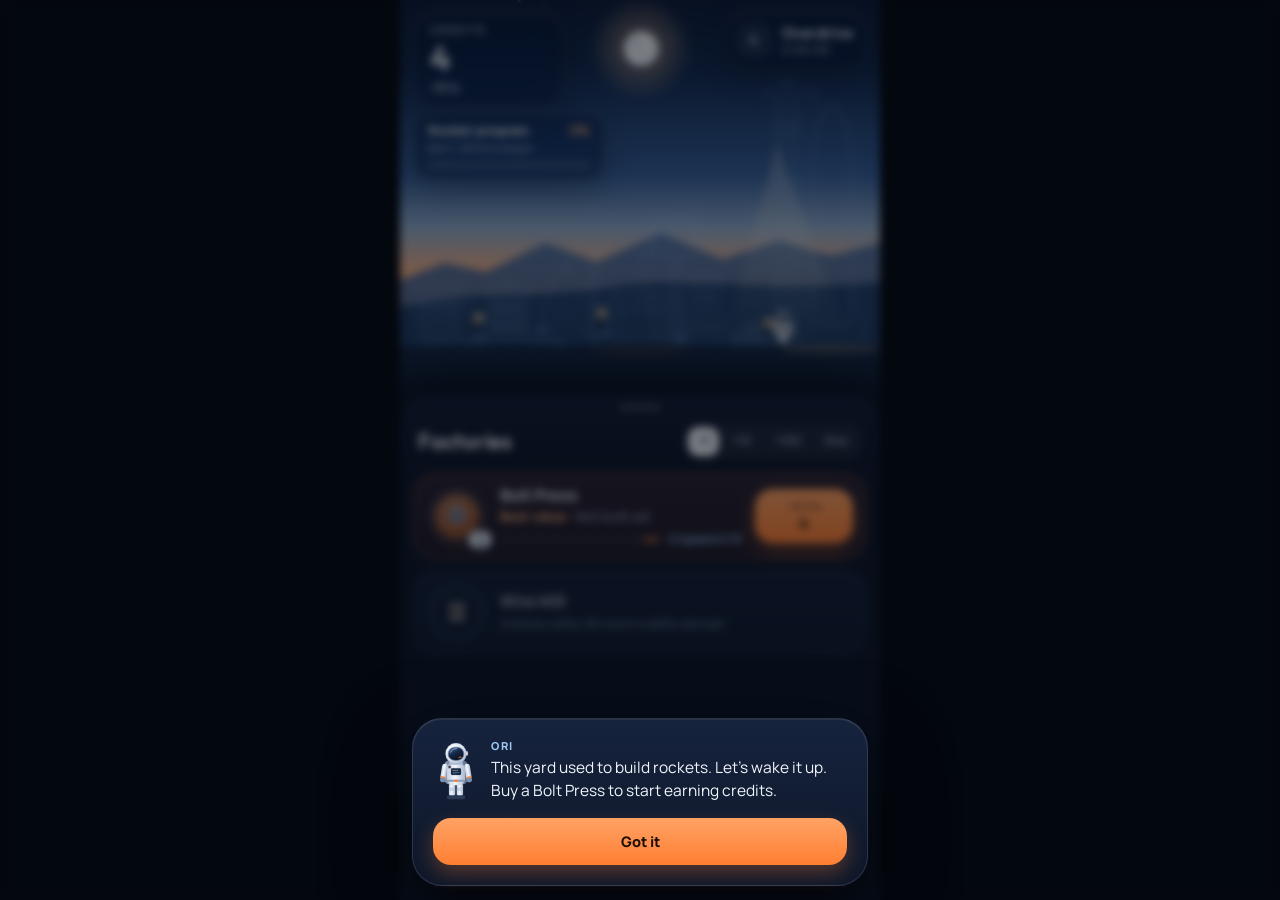
==== index.html @ b2e090a7 "Starwright build 0.7: installable idle game Six eras plus endless mode, the Diorama UI with the live" ====
<!doctype html>
<html lang="en">
<head>
<meta charset="utf-8">
<meta name="viewport" content="width=device-width, initial-scale=1, viewport-fit=cover, user-scalable=no">
<meta name="theme-color" content="#0a1222">
<meta name="apple-mobile-web-app-capable" content="yes">
<meta name="mobile-web-app-capable" content="yes">
<meta name="apple-mobile-web-app-status-bar-style" content="black-translucent">
<meta name="apple-mobile-web-app-title" content="Starwright">
<meta name="description" content="A calm idle game: restart an old launch yard and build a starship, one launch at a time.">
<title>Starwright</title>
<link rel="manifest" href="manifest.webmanifest">
<link rel="icon" type="image/png" href="icons/icon-192.png">
<link rel="apple-touch-icon" href="icons/apple-touch-icon.png">
<link rel="stylesheet" href="https://fonts.googleapis.com/css2?family=Outfit:wght@300;400;500;600;700&family=Manrope:wght@400;500;600;700;800&display=swap">
<link rel="stylesheet" href="css/style.css">
</head>
<body>
<div id="app"></div>
<script src="js/config.js"></script>
<script src="js/format.js"></script>
<script src="js/economy.js"></script>
<script src="js/progress.js"></script>
<script src="js/moon.js"></script>
<script src="js/mars.js"></script>
<script src="js/kestrel.js"></script>
<script src="js/audio.js"></script>
<script src="js/art.js"></script>
<script src="js/art2.js"></script>
<script src="js/ui.js"></script>
<script src="js/main.js"></script>
<script>
  // Offline support (only works when served over https or localhost).
  if ('serviceWorker' in navigator && location.protocol !== 'file:') {
    window.addEventListener('load', function () { navigator.serviceWorker.register('sw.js').catch(function () {}); });
  }
</script>
</body>
</html>
---- css/style.css ----
/* Starwright — "Diorama": the dusk launch yard fills the top of the screen, numbers float on glass,
   everything you manage lives in a rounded bottom sheet, and a floating capsule holds the tabs.
   Soft blues carry information; orange is reserved for the one thing worth pressing. */
:root {
  color-scheme: dark;
  --bg: #0a1222;
  --sheet: #0d1628;
  --card: #131f37;
  --card-2: #17253f;
  --glass: rgba(150, 185, 230, 0.05);
  --glass-2: rgba(150, 185, 230, 0.09);
  --line: rgba(170, 200, 240, 0.12);
  --line-strong: rgba(170, 200, 240, 0.26);
  --fg: #f1f5fc;
  --fg-2: #c2cfe2;
  --muted: #8a9ab4;
  --dim: #5f6f8a;
  --blue: #9cc8f5;
  --blue-deep: #4f7fb8;
  --orange: #ff8a3d;
  --orange-soft: #ffb47f;
  --ink: #1d0e03;
  --good: #8fdcb2;
  --f-display: "Outfit", "Segoe UI", system-ui, sans-serif;
  --f-body: "Manrope", "Segoe UI", system-ui, sans-serif;
  --f-mono: "Manrope", "Segoe UI", system-ui, sans-serif;
  --safe-t: env(safe-area-inset-top, 0px);
  --safe-b: env(safe-area-inset-bottom, 0px);
  --world-h: min(52vh, 440px);
}
* { box-sizing: border-box; -webkit-tap-highlight-color: transparent; }
html, body { height: 100%; margin: 0; background: #050910; color: var(--fg); }
body { font: 15px/1.4 var(--f-body); overscroll-behavior: none; -webkit-user-select: none; user-select: none; -webkit-font-smoothing: antialiased; }
button { font: inherit; color: inherit; background: none; border: 0; padding: 0; cursor: pointer; }
button:focus-visible { outline: 2px solid var(--blue); outline-offset: 2px; }
.tnum { font-variant-numeric: tabular-nums; }
.ic { width: 16px; height: 16px; flex: none; }

#app { height: 100%; max-width: 480px; margin: 0 auto; position: relative; overflow: hidden; background: var(--bg); }

/* ---------- The world (dusk yard) ---------- */
.world { position: absolute; left: 0; right: 0; top: 0; height: calc(var(--world-h) + var(--safe-t)); overflow: hidden; }
.world svg { display: block; width: 100%; height: 100%; }
.fac2.ghost * { fill: none !important; stroke: rgba(170,205,245,.42) !important; stroke-width: .8 !important; stroke-dasharray: 3 2.5; filter: none !important; }
#rk2-flame { opacity: 0; transition: opacity .2s; }
.launching #rk2-flame { opacity: 1; }
.launching #rk2 { animation: lift 3.2s cubic-bezier(.5,0,.85,.4) forwards; }
.launching .world { animation: shake .12s linear 10; }
@keyframes lift { 0% { transform: translateY(0); } 15% { transform: translateY(-3px); } 100% { transform: translateY(-460px); } }
@keyframes shake { 0%,100% { transform: translate(0,0); } 50% { transform: translate(0.8px,-0.8px); } }
@keyframes blink { 0%,60% { opacity: 1; } 61%,100% { opacity: .2; } }
.moonlight { animation: blink 2.6s steps(1) infinite; }

/* ---------- Glass HUD chips ---------- */
.glass { background: rgba(10,20,40,.44); border: 1px solid rgba(255,255,255,.14); backdrop-filter: blur(18px) saturate(140%); -webkit-backdrop-filter: blur(18px) saturate(140%);
  box-shadow: inset 0 1px 0 rgba(255,255,255,.16), 0 10px 30px rgba(0,0,0,.25); }
.hud { position: absolute; z-index: 3; }
.lbl { font: 700 11px/1 var(--f-body); letter-spacing: .12em; color: rgba(225,235,250,.72); text-transform: uppercase; margin-bottom: 6px; }
.bal { top: calc(12px + var(--safe-t)); left: 14px; padding: 11px 15px 12px; border-radius: 22px; min-width: 150px; }
.big { font: 600 34px/1 var(--f-display); letter-spacing: -.02em; white-space: nowrap; }
.big span { font-weight: 500; font-size: 19px; color: var(--blue); margin-left: 5px; }
.rate { margin-top: 6px; font: 700 13px/1 var(--f-body); color: var(--fg-2); }
.rate b { color: var(--orange-soft); font-weight: 700; }
.od { top: calc(12px + var(--safe-t)); right: 14px; display: flex; align-items: center; gap: 10px; padding: 9px 12px 9px 9px; border-radius: 20px; text-align: left; transition: box-shadow .3s, border-color .3s; }
.od .bolt { width: 36px; height: 36px; border-radius: 13px; display: grid; place-items: center; color: rgba(225,235,250,.6); background: rgba(255,255,255,.08); transition: background .3s, color .3s; }
.od .odt { display: flex; flex-direction: column; gap: 4px; }
.od b { font: 600 15px/1 var(--f-display); }
.od .odt span { font: 700 11.5px/1 var(--f-body); color: var(--muted); }
.od.has .bolt { background: linear-gradient(160deg, #ffad6e, #ff7a29); color: #2a1200; box-shadow: 0 6px 16px rgba(255,122,41,.45); }
.od.has .odt span { color: var(--orange-soft); }
.od.on { border-color: rgba(255,138,61,.7); box-shadow: inset 0 1px 0 rgba(255,255,255,.16), 0 0 22px rgba(255,138,61,.35); }
.od.on b { color: var(--orange-soft); }
.goal { top: calc(112px + var(--safe-t)); left: 14px; width: 190px; padding: 10px 13px 11px; border-radius: 18px; }
.goal .row { display: flex; justify-content: space-between; gap: 8px; font: 700 13px/1.1 var(--f-body); }
.goal .row span { white-space: nowrap; overflow: hidden; text-overflow: ellipsis; }
.goal .row b { color: var(--orange-soft); white-space: nowrap; }
.goal .sub { margin-top: 4px; font: 600 11px/1.2 var(--f-body); color: rgba(225,235,250,.65); white-space: nowrap; overflow: hidden; text-overflow: ellipsis; }
.goal .bar { margin-top: 8px; height: 6px; background: rgba(255,255,255,.16); }
.bar { height: 5px; border-radius: 4px; background: rgba(170,200,240,.12); overflow: hidden; }
.bar i { display: block; height: 100%; width: 100%; border-radius: 4px; transform-origin: 0 50%; transform: scaleX(0); background: linear-gradient(90deg, #6fa8e8, #a8d2fb); transition: transform .25s; }
.bar.o i { background: linear-gradient(90deg, #ffb27d, #ff8a3d); }

/* ---------- Bottom sheet ---------- */
.drawer { position: absolute; left: 0; right: 0; bottom: 0; top: calc(var(--world-h) + var(--safe-t) - 44px); z-index: 2; display: flex; flex-direction: column;
  border-radius: 30px 30px 0 0; background: linear-gradient(180deg, #111c33 0, var(--sheet) 90px); box-shadow: 0 -18px 40px rgba(0,0,0,.45), inset 0 1px 0 rgba(255,255,255,.08); }
.grab { width: 40px; height: 5px; border-radius: 3px; background: rgba(255,255,255,.22); margin: 9px auto 2px; flex: none; }
.panel { flex: 1; min-height: 0; overflow-y: auto; -webkit-overflow-scrolling: touch; padding: 4px 14px calc(110px + var(--safe-b)); display: flex; flex-direction: column; gap: 10px; }
.panel > * { flex-shrink: 0; }
.sh-head, .panel-head { display: flex; justify-content: space-between; align-items: center; gap: 10px; padding: 8px 4px 4px; }
.sh-head h2, .panel-head h2 { font: 600 22px/1.1 var(--f-display); letter-spacing: -.01em; margin: 0; }
.panel-head span { font: 700 12px/1.2 var(--f-body); color: var(--muted); text-align: right; }
.note { color: var(--muted); font-size: 13px; padding: 0 4px; line-height: 1.45; }
.pills, .seg { display: flex; gap: 3px; padding: 3px; border-radius: 14px; background: rgba(255,255,255,.06); }
.pills button, .seg button { flex: 1; text-align: center; padding: 8px 10px; border-radius: 11px; font: 700 12.5px/1 var(--f-body); color: var(--muted); white-space: nowrap; transition: background .2s, color .2s; }
.pills button.on, .seg button.on { background: #f1f5fc; color: #0d1628; }
.seg { position: sticky; top: 0; z-index: 2; }

/* Cards */
.card { background: linear-gradient(180deg, var(--card-2), var(--card)); border: 1px solid var(--line); border-radius: 22px; box-shadow: inset 0 1px 0 rgba(255,255,255,.04); }

/* Factory card: ring tile · info · buy */
.fac { display: grid; grid-template-columns: 60px minmax(0, 1fr) auto; gap: 13px; align-items: center; padding: 12px; transition: border-color .3s, background .3s; }
.fac.best { background: linear-gradient(180deg, #2a2230, #1d1a2a); border-color: rgba(255,138,61,.45); }
.rt { position: relative; width: 60px; height: 60px; }
.rt .rg { position: absolute; inset: 0; width: 60px; height: 60px; }
.rg-bg { fill: none; stroke: rgba(170,200,240,.14); stroke-width: 3.5; }
.rg-bg.dash { stroke-dasharray: 4 4; stroke: rgba(170,200,240,.3); }
.rg-fg { fill: none; stroke: #8fc1f5; stroke-width: 3.5; stroke-linecap: round; }
.fac.best .rg-fg { stroke: var(--orange); filter: drop-shadow(0 0 4px rgba(255,138,61,.7)); }
.fac.fast .rg-fg { stroke-dasharray: 18 9 !important; stroke-dashoffset: 0 !important; animation: spin 1.2s linear infinite; transform-origin: 30px 30px; transform-box: view-box; }
@keyframes spin { to { transform: rotate(270deg); } }
.rt .tile { position: absolute; left: 8px; top: 8px; width: 44px; height: 44px; border-radius: 50%; display: grid; place-items: center;
  background: linear-gradient(160deg, #2e5a92, #1a3459); box-shadow: inset 0 1px 0 rgba(255,255,255,.18); }
.fac.best .rt .tile { background: linear-gradient(160deg, #ffad6e, #ff7a29); box-shadow: inset 0 1px 0 rgba(255,255,255,.35), 0 6px 14px rgba(255,122,41,.3); }
.fac.none .rt .tile { opacity: .55; }
.rt .tile.ghost { background: transparent; border: 1.5px dashed rgba(170,200,240,.35); opacity: .6; }
.rt .cnt { position: absolute; bottom: -4px; right: -6px; min-width: 26px; padding: 3px 6px; border-radius: 9px; background: #f1f5fc; color: #0d1628; font: 800 11px/1 var(--f-body); text-align: center; border: 2px solid var(--sheet); }
.mid { min-width: 0; }
.mid .t { font: 700 16px/1.15 var(--f-body); white-space: nowrap; overflow: hidden; text-overflow: ellipsis; }
.mid .s { margin-top: 5px; font: 600 12.5px/1.2 var(--f-body); color: var(--muted); white-space: nowrap; overflow: hidden; text-overflow: ellipsis; }
.mid .s .bv { color: var(--orange-soft); font-weight: 800; }
.pr { display: flex; align-items: center; gap: 8px; margin-top: 9px; }
.mseg { flex: 1; display: grid; grid-template-columns: repeat(10, 1fr); gap: 2.5px; }
.mseg b { height: 5px; border-radius: 3px; background: rgba(255,255,255,.09); transition: background .3s; }
.mseg b.f { background: #6fa8e8; }
.fac.best .mseg b.f { background: #ffb27d; }
.mseg b.n { background: rgba(255,138,61,.4); box-shadow: inset 0 0 0 1px var(--orange); }
.pr .ms { font: 700 11.5px/1 var(--f-body); color: var(--blue); white-space: nowrap; }
.pr .ms.near { color: var(--orange-soft); }
.buy { width: 98px; min-height: 54px; border-radius: 18px; display: flex; flex-direction: column; align-items: center; justify-content: center; gap: 4px; padding: 6px 8px;
  background: rgba(255,255,255,.08); border: 1px solid rgba(255,255,255,.1); transition: background .2s, opacity .2s, transform .1s; }
.buy small { font: 700 11px/1 var(--f-body); color: var(--blue); white-space: nowrap; }
.buy b { font: 600 16px/1 var(--f-display); }
.buy:not(.ok) { opacity: .42; cursor: default; }
.buy.ok.hot { background: linear-gradient(180deg, #ffa264, #ff7f33); border: 0; color: var(--ink); box-shadow: 0 8px 20px rgba(255,127,51,.35); }
.buy.ok.hot small { color: rgba(29,14,3,.72); }
.buy:active.ok { transform: scale(.96); }
.fac.locked { grid-template-columns: 60px 1fr; opacity: .7; }

/* Generic rows: upgrades, rocket sections, settings, research, rigs */
.row-card { display: flex; align-items: center; gap: 12px; padding: 14px; }
.row-card .txt { flex: 1; min-width: 0; display: flex; flex-direction: column; gap: 4px; }
.row-card .t { font: 700 15.5px/1.2 var(--f-body); }
.row-card .d { color: var(--muted); font-size: 12.5px; line-height: 1.35; }
.btn { border-radius: 15px; padding: 11px 14px; font: 700 13px/1.1 var(--f-body); white-space: nowrap; background: rgba(255,255,255,.08); border: 1px solid rgba(255,255,255,.1); transition: background .2s, opacity .2s, transform .1s; }
.btn.ok { background: rgba(111,168,232,.18); border-color: rgba(143,193,245,.35); }
.btn.hot.ok { background: linear-gradient(180deg, #ffa264, #ff7f33); border: 0; color: var(--ink); box-shadow: 0 6px 16px rgba(255,127,51,.3); }
.btn:not(.ok) { opacity: .45; cursor: default; }
.btn.plain { opacity: 1; cursor: pointer; }
.btn:active.ok { transform: scale(.96); }
.status { font: 800 10.5px/1 var(--f-body); letter-spacing: .1em; color: var(--good); white-space: nowrap; }
.status.wait { color: var(--dim); }

.big-btn { width: 100%; border-radius: 22px; padding: 16px; background: linear-gradient(180deg, #ffa264, #ff7f33); color: var(--ink); font: 600 18px/1.2 var(--f-display); box-shadow: 0 10px 26px rgba(255,127,51,.35); }
.big-btn small { display: block; font: 700 12px/1.5 var(--f-body); opacity: .8; margin-top: 3px; }
.big-btn:disabled { background: rgba(255,255,255,.06); color: var(--muted); box-shadow: none; border: 1px solid var(--line); cursor: default; }
.ghost-btn { width: 100%; border-radius: 18px; padding: 14px; border: 1px solid var(--line-strong); font: 700 13.5px/1.2 var(--f-body); color: var(--fg); }
.danger { border-color: rgba(255,120,90,.45); color: #ffb5a0; }

.stat-grid { display: grid; grid-template-columns: 1fr 1fr; gap: 1px; background: var(--line); border-radius: 22px; overflow: hidden; border: 1px solid var(--line); }
.stat-grid div { background: var(--card); padding: 14px; display: flex; flex-direction: column; gap: 6px; }
.stat-grid b { font: 600 19px/1 var(--f-display); }
.stat-grid span { font: 700 10.5px/1 var(--f-body); color: var(--muted); letter-spacing: .1em; text-transform: uppercase; }

.toggle { width: 50px; height: 30px; border-radius: 15px; background: rgba(255,255,255,.12); position: relative; flex: none; transition: background .2s; }
.toggle::after { content: ""; position: absolute; top: 3px; left: 3px; width: 24px; height: 24px; border-radius: 50%; background: #c7d3e5; box-shadow: 0 2px 6px rgba(0,0,0,.3); transition: transform .2s, background .2s; }
.toggle.on { background: linear-gradient(180deg, #ffa264, #ff7f33); }
.toggle.on::after { transform: translateX(20px); background: #fff; }

.locked-panel { text-align: center; padding: 30px 20px; display: flex; flex-direction: column; align-items: center; gap: 10px; }
.locked-panel .ic { width: 24px; height: 24px; color: var(--dim); }
.locked-panel h3 { font: 600 19px/1.2 var(--f-display); margin: 0; }
.locked-panel p { color: var(--muted); font-size: 13.5px; margin: 0; max-width: 32ch; }
.version { text-align: center; color: var(--dim); font: 700 11px/1 var(--f-body); padding: 16px 0 6px; letter-spacing: .08em; }

/* Daily Supply Drop */
.drop { padding: 16px; display: flex; flex-direction: column; gap: 12px; }
.drop.ready { background: linear-gradient(180deg, #2a2230, #1d1a2a); border-color: rgba(255,138,61,.45); }
.drop-head { display: flex; align-items: center; gap: 12px; }
.drop-head .txt { flex: 1; min-width: 0; display: flex; flex-direction: column; gap: 2px; }
.drop-head .lbl { margin: 0 0 3px; color: var(--muted); }
.drop-head b { font: 700 15px/1.2 var(--f-body); }
.drop .d { margin: 0; color: var(--muted); font-size: 12px; }
.drop-days { display: grid; grid-template-columns: repeat(7, 1fr); gap: 5px; }
.drop-days span { display: flex; flex-direction: column; align-items: center; gap: 4px; padding: 7px 0; border-radius: 12px; background: rgba(255,255,255,.05); font: 700 9px/1 var(--f-body); letter-spacing: .04em; color: var(--dim); text-transform: uppercase; }
.drop-days span b { font: 600 15px/1 var(--f-display); color: var(--muted); }
.drop-days span.done { background: rgba(111,168,232,.16); color: var(--blue); }
.drop-days span.done b { color: var(--blue); }
.drop-days span.now { background: linear-gradient(180deg, #ffa264, #ff7f33); color: rgba(29,14,3,.75); }
.drop-days span.now b { color: var(--ink); }
.drop-days span.next { box-shadow: inset 0 0 0 1px var(--line-strong); color: var(--muted); }

/* Achievements */
.ach .bar { margin-top: 6px; }
.chips { display: flex; flex-wrap: wrap; gap: 6px; padding: 2px 2px 4px; }
.chips span { display: inline-flex; align-items: center; gap: 5px; font: 700 11px/1 var(--f-body); color: var(--fg-2); background: rgba(255,255,255,.06); border-radius: 999px; padding: 7px 11px 7px 8px; }
.chips .ic { width: 12px; height: 12px; color: var(--good); }

.toast { position: fixed; z-index: 35; left: 50%; top: calc(12px + var(--safe-t)); transform: translate(-50%, -16px); opacity: 0; transition: opacity .3s, transform .3s; width: min(92vw, 360px); display: flex; flex-direction: column; gap: 4px; padding: 12px 16px; border-radius: 20px;
  background: rgba(18,30,52,.88); backdrop-filter: blur(18px); -webkit-backdrop-filter: blur(18px); border: 1px solid rgba(255,138,61,.5); box-shadow: 0 0 24px rgba(255,138,61,.18), 0 14px 40px rgba(0,0,0,.5); pointer-events: none; }
.toast.show { opacity: 1; transform: translate(-50%, 0); }
.toast .lbl { margin: 0; color: var(--orange-soft); }
.toast b { font: 600 16px/1.25 var(--f-display); }
.toast .d { color: var(--fg-2); font-size: 12.5px; }

/* ---------- Floating capsule tab bar ---------- */
.dock { position: absolute; z-index: 4; left: 16px; right: 16px; bottom: calc(14px + var(--safe-b)); height: 66px; border-radius: 33px; display: flex; align-items: center; justify-content: space-between; padding: 0 7px; }
.dock button { position: relative; height: 52px; min-width: 52px; border-radius: 26px; display: flex; align-items: center; justify-content: center; gap: 8px; color: rgba(225,235,250,.78); transition: background .25s, padding .25s, color .25s; }
.dock button .ic { width: 24px; height: 24px; }
.dock button .tl { display: none; font: 800 14px/1 var(--f-body); }
.dock button.on { padding: 0 16px; background: rgba(255,255,255,.95); color: #0d1628; }
.dock button.on .tl { display: inline; }
.dock button.on .ic { color: #ff7a29; }
.dock button.lock { opacity: .3; }
.dock button .dot { position: absolute; top: 11px; right: 11px; width: 9px; height: 9px; border-radius: 50%; background: var(--orange); border: 2px solid rgba(20,30,50,.9); display: none; }
.dock button.alert .dot { display: block; }
.dock button.pulse { animation: pulse 1.6s ease-in-out infinite; }
@keyframes pulse { 0%,100% { color: rgba(225,235,250,.78); } 50% { color: var(--orange); } }

/* ---------- Dialog sheets ---------- */
#overlay { position: fixed; inset: 0; z-index: 20; display: flex; align-items: flex-end; justify-content: center; padding: 16px 12px calc(14px + var(--safe-b)); background: rgba(3,6,12,.5); backdrop-filter: blur(4px); -webkit-backdrop-filter: blur(4px); opacity: 0; pointer-events: none; transition: opacity .25s; }
#overlay.show { opacity: 1; pointer-events: auto; }
.sheet { width: 100%; max-width: 456px; padding: 20px; display: flex; flex-direction: column; gap: 15px; background: linear-gradient(180deg, #16233d, #0e1729); border: 1px solid rgba(255,255,255,.12); border-radius: 30px; box-shadow: 0 30px 80px rgba(0,0,0,.6), inset 0 1px 0 rgba(255,255,255,.08); transform: translateY(24px); transition: transform .35s cubic-bezier(.2,.9,.3,1.2); }
#overlay.show .sheet { transform: none; }
.sheet .who { display: flex; gap: 12px; align-items: center; }
.sheet .who .ori { flex: none; }
.sheet .who .say { display: flex; flex-direction: column; gap: 5px; }
.sheet .who .say b { font: 800 11px/1 var(--f-body); letter-spacing: .14em; color: var(--blue); text-transform: uppercase; }
.sheet .who .say p { margin: 0; font-size: 15.5px; line-height: 1.45; }
.sheet h3 { margin: 0; font: 600 21px/1.2 var(--f-display); }
.sheet .lines { display: flex; flex-direction: column; gap: 9px; }
.sheet .line { display: flex; justify-content: space-between; gap: 12px; font-size: 13.5px; color: var(--muted); }
.sheet .line b { color: var(--fg); font: 700 13.5px/1.3 var(--f-body); text-align: right; }
.sheet .line b.o { color: var(--orange-soft); }
.sheet .btns { display: flex; gap: 8px; }
.sheet .btns > * { flex: 1; }
.sheet .primary { border-radius: 18px; padding: 15px; background: linear-gradient(180deg, #ffa264, #ff7f33); color: var(--ink); font: 800 14.5px/1.2 var(--f-body); box-shadow: 0 8px 20px rgba(255,127,51,.3); }
.sheet .secondary { border-radius: 18px; padding: 15px; background: rgba(255,255,255,.08); font: 700 14.5px/1.2 var(--f-body); }
.hold { position: relative; overflow: hidden; }
.hold i { position: absolute; inset: 0; background: rgba(255,120,90,.35); transform-origin: 0 50%; transform: scaleX(0); }
.hold.go i { transform: scaleX(1); transition: transform 2s linear; }
.hold span { position: relative; }

/* Float-up text when buying */
.pop { position: fixed; z-index: 30; pointer-events: none; font: 800 13px/1 var(--f-body); color: var(--orange-soft); animation: pop .9s ease-out forwards; text-shadow: 0 2px 8px rgba(0,0,0,.5); }
@keyframes pop { from { opacity: 1; transform: translateY(0); } to { opacity: 0; transform: translateY(-28px); } }

/* Launch flash */
#flash { position: fixed; inset: 0; z-index: 25; background: radial-gradient(circle at 50% 30%, rgba(255,178,125,.5), rgba(6,10,19,.95)); opacity: 0; pointer-events: none; transition: opacity .9s; }
#flash.show { opacity: 1; }
#devbadge { position: fixed; z-index: 40; top: var(--safe-t); left: 50%; transform: translateX(-50%); font: 800 10px/1 var(--f-body); letter-spacing: .14em; background: var(--orange); color: var(--ink); padding: 4px 8px; border-radius: 0 0 8px 8px; }

/* ---------- Harbor Station (Era III) ---------- */
.stn-art { border-radius: 22px; overflow: hidden; border: 1px solid var(--line); flex: none; }
.stn-art svg { display: block; width: 100%; height: auto; }
.stn .pn { fill: url(#g-panel); stroke: rgba(156,195,238,.55); stroke-width: .6; }
.stn .pl { stroke: rgba(156,195,238,.25); stroke-width: .4; }
.stn .pl2 { stroke: rgba(44,67,102,.7); stroke-width: .8; fill: none; }
.stn .tr { stroke: #8aa3c4; stroke-width: 1.4; fill: none; }
.stn .hull { fill: url(#g-hull); stroke: rgba(60,90,130,.6); stroke-width: .6; }
.stn .band { fill: var(--orange); }
.stn .win { fill: var(--orange-soft); }
.stn .ring { fill: none; stroke: #d3dfef; stroke-width: 4; }
.stn .ringsm { fill: none; stroke: #b9c9de; stroke-width: 2; }
.stn .glow { fill: var(--orange); opacity: .35; filter: url(#f-soft); }
.stn .odc { fill: var(--orange); }
.stn .m { transition: opacity .6s; }
.stn .m:not(.on) * { fill: none !important; stroke: rgba(156,195,238,.32) !important; stroke-width: .8 !important; stroke-dasharray: 3 3; filter: none !important; opacity: 1; }
.stn .m.on .win { animation: blink 3s steps(1) infinite; }
.stn .m.fresh { animation: fresh 1.6s ease-out; }
@keyframes fresh { 0% { opacity: 0; } 40% { opacity: 1; } 60% { opacity: .5; } 100% { opacity: 1; } }

.res-active { padding: 16px; display: flex; flex-direction: column; gap: 10px; background: linear-gradient(180deg, #2a2230, #1d1a2a); border-color: rgba(255,138,61,.45); }
.res-active .top-row { display: flex; justify-content: space-between; align-items: baseline; gap: 10px; }
.res-active .t { font: 700 15.5px/1.2 var(--f-body); }
.res-active .d { color: var(--fg-2); font-size: 12.5px; }
.res-active .left { font: 800 12px/1 var(--f-body); color: var(--orange-soft); white-space: nowrap; }
.lvl { font: 800 10.5px/1 var(--f-body); color: var(--blue); letter-spacing: .08em; }
.pips { display: inline-flex; gap: 3px; margin-left: 8px; vertical-align: 2px; }
.pips i { width: 7px; height: 7px; border-radius: 50%; background: rgba(255,255,255,.12); }
.pips i.f { background: var(--blue); }

/* ---------- Moon (Era IV) ---------- */
.he3 { padding: 16px; display: flex; justify-content: space-between; align-items: flex-end; gap: 12px; }
.he3 .lbl { display: block; color: var(--muted); }
.he3 > div > b { font: 600 28px/1 var(--f-display); }
.he3-rate { display: flex; flex-direction: column; align-items: flex-end; gap: 5px; text-align: right; }
.he3 .he3-rate b { font: 800 13px/1 var(--f-body); color: var(--blue); }
.he3-rate span { font-size: 12px; color: var(--muted); max-width: 22ch; }
.fusion { background: linear-gradient(180deg, #2a2230, #1d1a2a); border-color: rgba(255,138,61,.45); }
.row-card .t em.lvl { font-style: normal; margin-left: 4px; }

/* ---------- Mars (Era V) ---------- */
.stn .dome { fill: url(#g-dome); stroke: rgba(216,236,255,.6); stroke-width: .8; }

/* ---------- Kestrel (Era VI) and the ending ---------- */
.stn .green { fill: #4f9a6a; opacity: .85; }
.kes .m.on .glow { animation: pulse-glow 2.4s ease-in-out infinite; }
@keyframes pulse-glow { 0%,100% { opacity: .3; } 50% { opacity: .7; } }
.stn-art.drifting svg .kes { animation: drift 9s ease-in-out infinite; }
@keyframes drift { 0%,100% { transform: translateX(0); } 50% { transform: translateX(6px); } }
#ending { position: fixed; inset: 0; z-index: 50; background: radial-gradient(800px 500px at 50% 20%, #12284e, #02040a 70%); display: flex; flex-direction: column; align-items: center; justify-content: center; gap: 14px; padding: 24px max(24px, env(safe-area-inset-left, 0px)); text-align: center; opacity: 0; transition: opacity 1.2s; }
#ending.show { opacity: 1; }
#ending .end-art { width: min(92vw, 420px); }
#ending .end-art svg { width: 100%; height: auto; display: block; }
#ending .end-art svg > rect { fill: transparent; }
#ending.show .end-art .kes { animation: depart 16s ease-in 3s forwards; }
@keyframes depart { 0% { transform: translateX(0); } 100% { transform: translateX(260px) scale(.6); opacity: .2; } }
#ending p, #ending .end-stats, #ending #end-go { opacity: 0; animation: endfade 1.6s ease forwards; margin: 0; max-width: 34ch; font: 400 16px/1.55 var(--f-body); color: var(--fg); }
#ending p:first-of-type { font: 600 26px/1.25 var(--f-display); color: var(--orange-soft); }
#ending .end-stats { display: flex; gap: 14px; flex-wrap: wrap; justify-content: center; font: 800 11px/1 var(--f-body); letter-spacing: .1em; color: var(--muted); text-transform: uppercase; }
#ending #end-go { border-radius: 18px; padding: 15px 30px; background: linear-gradient(180deg, #ffa264, #ff7f33); color: var(--ink); font: 800 15px/1.2 var(--f-body); margin-top: 10px; }
@keyframes endfade { from { opacity: 0; transform: translateY(6px); } to { opacity: 1; transform: none; } }

@media (prefers-reduced-motion: reduce) {
  *, *::before, *::after { animation: none !important; transition: none !important; }
  #ending p, #ending .end-stats, #ending #end-go { opacity: 1 !important; transform: none !important; }
}
/* Short phones: give the list more room. */
@media (max-height: 700px) { :root { --world-h: 44vh; } .goal { display: none; } }
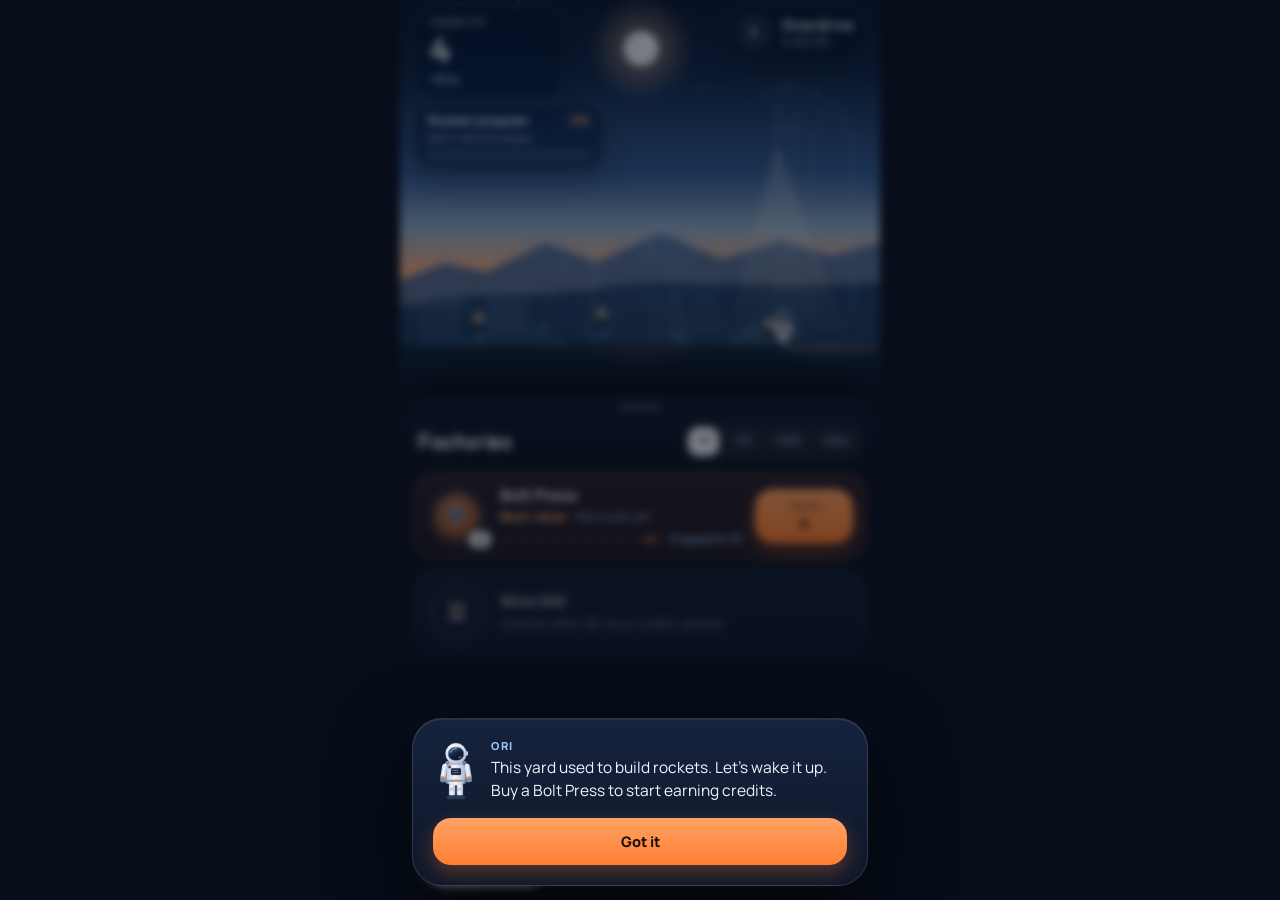
==== commit d801add7: "Use the full iPhone screen (0.7.2) - Pin the app to all four screen edges so no strip is left at the" ====
--- a/index.html
+++ b/index.html
@@ -3,7 +3,7 @@
 <head>
 <meta charset="utf-8">
 <meta name="viewport" content="width=device-width, initial-scale=1, viewport-fit=cover, user-scalable=no">
-<meta name="theme-color" content="#0a1222">
+<meta name="theme-color" content="#0d1628">
 <meta name="apple-mobile-web-app-capable" content="yes">
 <meta name="mobile-web-app-capable" content="yes">
 <meta name="apple-mobile-web-app-status-bar-style" content="black-translucent">
--- a/css/style.css
+++ b/css/style.css
@@ -29,14 +29,18 @@
   --world-h: min(52vh, 440px);
 }
 * { box-sizing: border-box; -webkit-tap-highlight-color: transparent; }
-html, body { height: 100%; margin: 0; background: #050910; color: var(--fg); }
-body { font: 15px/1.4 var(--f-body); overscroll-behavior: none; -webkit-user-select: none; user-select: none; -webkit-font-smoothing: antialiased; }
+/* Lock the page itself in place: no rubber-band scrolling, no zooming. Only the sheet's list scrolls. */
+/* Pinned to all four screen edges (no percentage heights, which can stop short of the bottom on iPhone).
+   The page colour matches the sheet, so no seam can ever show at the bottom. */
+html, body { position: fixed; top: 0; right: 0; bottom: 0; left: 0; margin: 0; overflow: hidden; overscroll-behavior: none; background: #0d1628; color: var(--fg); }
+body { font: 15px/1.4 var(--f-body); -webkit-user-select: none; user-select: none; -webkit-touch-callout: none; -webkit-text-size-adjust: 100%; -webkit-font-smoothing: antialiased; }
+* { touch-action: manipulation; }
 button { font: inherit; color: inherit; background: none; border: 0; padding: 0; cursor: pointer; }
 button:focus-visible { outline: 2px solid var(--blue); outline-offset: 2px; }
 .tnum { font-variant-numeric: tabular-nums; }
 .ic { width: 16px; height: 16px; flex: none; }
 
-#app { height: 100%; max-width: 480px; margin: 0 auto; position: relative; overflow: hidden; background: var(--bg); }
+#app { position: absolute; top: 0; bottom: 0; left: 0; right: 0; max-width: 480px; margin: 0 auto; overflow: hidden; background: var(--bg); }
 
 /* ---------- The world (dusk yard) ---------- */
 .world { position: absolute; left: 0; right: 0; top: 0; height: calc(var(--world-h) + var(--safe-t)); overflow: hidden; }
@@ -56,12 +60,12 @@
   box-shadow: inset 0 1px 0 rgba(255,255,255,.16), 0 10px 30px rgba(0,0,0,.25); }
 .hud { position: absolute; z-index: 3; }
 .lbl { font: 700 11px/1 var(--f-body); letter-spacing: .12em; color: rgba(225,235,250,.72); text-transform: uppercase; margin-bottom: 6px; }
-.bal { top: calc(12px + var(--safe-t)); left: 14px; padding: 11px 15px 12px; border-radius: 22px; min-width: 150px; }
+.bal { top: calc(4px + var(--safe-t)); left: 14px; padding: 11px 15px 12px; border-radius: 22px; min-width: 150px; }
 .big { font: 600 34px/1 var(--f-display); letter-spacing: -.02em; white-space: nowrap; }
 .big span { font-weight: 500; font-size: 19px; color: var(--blue); margin-left: 5px; }
 .rate { margin-top: 6px; font: 700 13px/1 var(--f-body); color: var(--fg-2); }
 .rate b { color: var(--orange-soft); font-weight: 700; }
-.od { top: calc(12px + var(--safe-t)); right: 14px; display: flex; align-items: center; gap: 10px; padding: 9px 12px 9px 9px; border-radius: 20px; text-align: left; transition: box-shadow .3s, border-color .3s; }
+.od { top: calc(4px + var(--safe-t)); right: 14px; display: flex; align-items: center; gap: 10px; padding: 9px 12px 9px 9px; border-radius: 20px; text-align: left; transition: box-shadow .3s, border-color .3s; }
 .od .bolt { width: 36px; height: 36px; border-radius: 13px; display: grid; place-items: center; color: rgba(225,235,250,.6); background: rgba(255,255,255,.08); transition: background .3s, color .3s; }
 .od .odt { display: flex; flex-direction: column; gap: 4px; }
 .od b { font: 600 15px/1 var(--f-display); }
@@ -70,7 +74,7 @@
 .od.has .odt span { color: var(--orange-soft); }
 .od.on { border-color: rgba(255,138,61,.7); box-shadow: inset 0 1px 0 rgba(255,255,255,.16), 0 0 22px rgba(255,138,61,.35); }
 .od.on b { color: var(--orange-soft); }
-.goal { top: calc(112px + var(--safe-t)); left: 14px; width: 190px; padding: 10px 13px 11px; border-radius: 18px; }
+.goal { top: calc(102px + var(--safe-t)); left: 14px; width: 190px; padding: 10px 13px 11px; border-radius: 18px; }
 .goal .row { display: flex; justify-content: space-between; gap: 8px; font: 700 13px/1.1 var(--f-body); }
 .goal .row span { white-space: nowrap; overflow: hidden; text-overflow: ellipsis; }
 .goal .row b { color: var(--orange-soft); white-space: nowrap; }
@@ -84,7 +88,7 @@
 .drawer { position: absolute; left: 0; right: 0; bottom: 0; top: calc(var(--world-h) + var(--safe-t) - 44px); z-index: 2; display: flex; flex-direction: column;
   border-radius: 30px 30px 0 0; background: linear-gradient(180deg, #111c33 0, var(--sheet) 90px); box-shadow: 0 -18px 40px rgba(0,0,0,.45), inset 0 1px 0 rgba(255,255,255,.08); }
 .grab { width: 40px; height: 5px; border-radius: 3px; background: rgba(255,255,255,.22); margin: 9px auto 2px; flex: none; }
-.panel { flex: 1; min-height: 0; overflow-y: auto; -webkit-overflow-scrolling: touch; padding: 4px 14px calc(110px + var(--safe-b)); display: flex; flex-direction: column; gap: 10px; }
+.panel { flex: 1; min-height: 0; overflow-y: auto; overscroll-behavior: contain; touch-action: pan-y; -webkit-overflow-scrolling: touch; padding: 4px 14px calc(92px + var(--safe-b) * .5); display: flex; flex-direction: column; gap: 10px; }
 .panel > * { flex-shrink: 0; }
 .sh-head, .panel-head { display: flex; justify-content: space-between; align-items: center; gap: 10px; padding: 8px 4px 4px; }
 .sh-head h2, .panel-head h2 { font: 600 22px/1.1 var(--f-display); letter-spacing: -.01em; margin: 0; }
@@ -196,15 +200,18 @@
 .chips span { display: inline-flex; align-items: center; gap: 5px; font: 700 11px/1 var(--f-body); color: var(--fg-2); background: rgba(255,255,255,.06); border-radius: 999px; padding: 7px 11px 7px 8px; }
 .chips .ic { width: 12px; height: 12px; color: var(--good); }
 
-.toast { position: fixed; z-index: 35; left: 50%; top: calc(12px + var(--safe-t)); transform: translate(-50%, -16px); opacity: 0; transition: opacity .3s, transform .3s; width: min(92vw, 360px); display: flex; flex-direction: column; gap: 4px; padding: 12px 16px; border-radius: 20px;
+.toast { position: fixed; z-index: 35; left: 50%; top: calc(4px + var(--safe-t)); transform: translate(-50%, -16px); opacity: 0; transition: opacity .25s, transform .25s; width: min(92vw, 360px); display: flex; flex-direction: column; align-items: flex-start; text-align: left; gap: 4px; padding: 12px 40px 12px 16px; border-radius: 20px; color: var(--fg); cursor: pointer;
   background: rgba(18,30,52,.88); backdrop-filter: blur(18px); -webkit-backdrop-filter: blur(18px); border: 1px solid rgba(255,138,61,.5); box-shadow: 0 0 24px rgba(255,138,61,.18), 0 14px 40px rgba(0,0,0,.5); pointer-events: none; }
-.toast.show { opacity: 1; transform: translate(-50%, 0); }
+.toast.show { opacity: 1; transform: translate(-50%, 0); pointer-events: auto; }
+.toast .x { position: absolute; top: 12px; right: 12px; width: 22px; height: 22px; border-radius: 50%; background: rgba(255,255,255,.1); }
+.toast .x::before, .toast .x::after { content: ""; position: absolute; left: 6px; top: 10.25px; width: 10px; height: 1.5px; border-radius: 1px; background: var(--fg-2); transform: rotate(45deg); }
+.toast .x::after { transform: rotate(-45deg); }
 .toast .lbl { margin: 0; color: var(--orange-soft); }
 .toast b { font: 600 16px/1.25 var(--f-display); }
 .toast .d { color: var(--fg-2); font-size: 12.5px; }
 
 /* ---------- Floating capsule tab bar ---------- */
-.dock { position: absolute; z-index: 4; left: 16px; right: 16px; bottom: calc(14px + var(--safe-b)); height: 66px; border-radius: 33px; display: flex; align-items: center; justify-content: space-between; padding: 0 7px; }
+.dock { position: absolute; z-index: 4; left: 14px; right: 14px; bottom: calc(6px + var(--safe-b) * .4); height: 66px; border-radius: 33px; display: flex; align-items: center; justify-content: space-between; padding: 0 7px; }
 .dock button { position: relative; height: 52px; min-width: 52px; border-radius: 26px; display: flex; align-items: center; justify-content: center; gap: 8px; color: rgba(225,235,250,.78); transition: background .25s, padding .25s, color .25s; }
 .dock button .ic { width: 24px; height: 24px; }
 .dock button .tl { display: none; font: 800 14px/1 var(--f-body); }
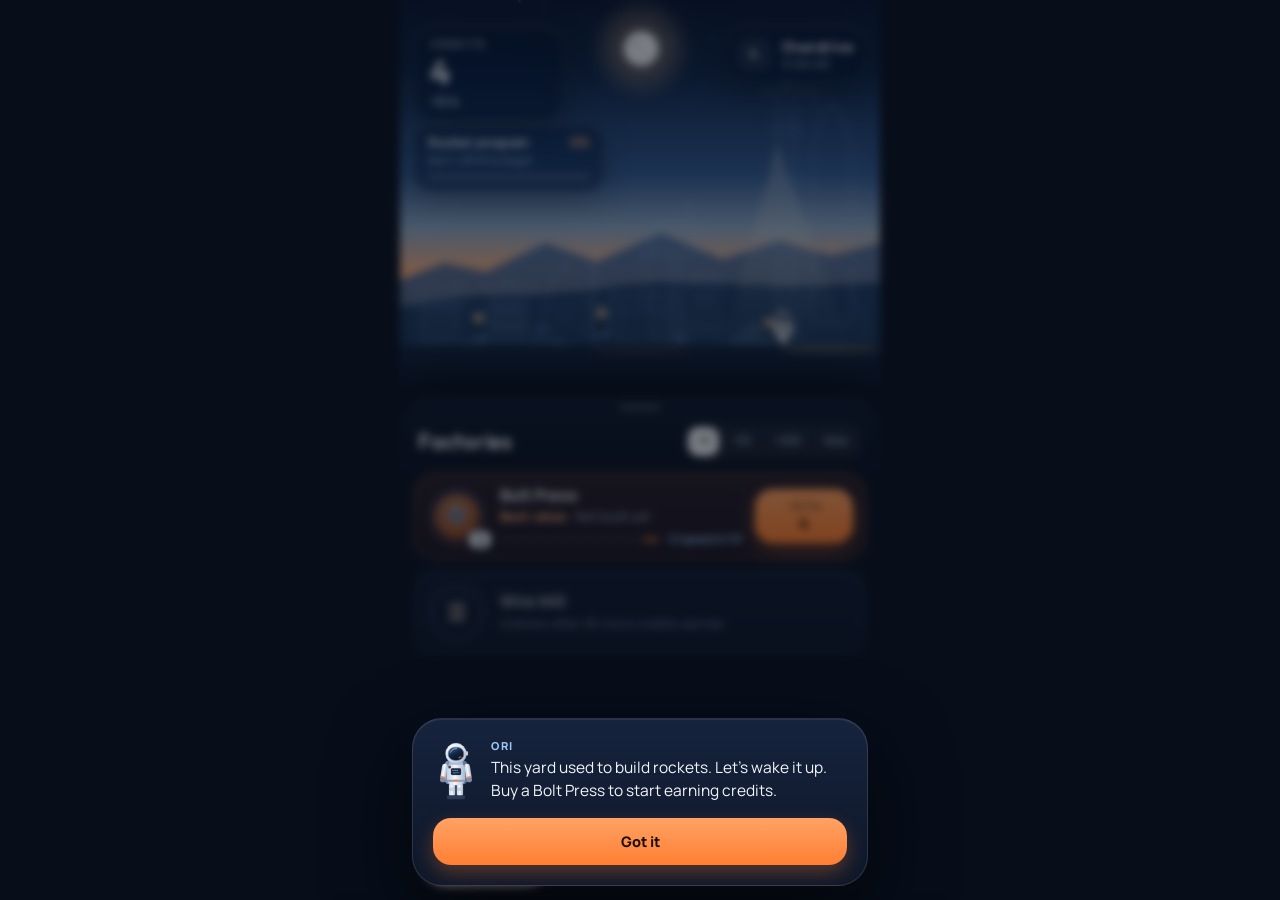
==== commit 6bd8bcff: "Clear the iOS top blur and reach the real bottom edge (0.7.4) - Move the top chips below the frosted" ====
--- a/index.html
+++ b/index.html
@@ -17,6 +17,23 @@
 <link rel="stylesheet" href="css/style.css">
 </head>
 <body>
+<script>
+  // Home-screen app: size the game to the full physical screen height (iPhone reports less).
+  (function () {
+    var standalone = window.navigator.standalone || (window.matchMedia && matchMedia('(display-mode: standalone)').matches);
+    if (!standalone) return;
+    var root = document.documentElement;
+    root.classList.add('standalone');
+    function fit() {
+      var portrait = window.innerHeight >= window.innerWidth;
+      var screenH = portrait ? Math.max(screen.width, screen.height) : Math.min(screen.width, screen.height);
+      root.style.setProperty('--app-h', Math.max(window.innerHeight, screenH) + 'px');
+    }
+    fit();
+    window.addEventListener('resize', fit);
+    window.addEventListener('orientationchange', function () { setTimeout(fit, 300); });
+  })();
+</script>
 <div id="app"></div>
 <script src="js/config.js"></script>
 <script src="js/format.js"></script>
--- a/css/style.css
+++ b/css/style.css
@@ -41,6 +41,14 @@
 .ic { width: 16px; height: 16px; flex: none; }
 
 #app { position: absolute; top: 0; bottom: 0; left: 0; right: 0; max-width: 480px; margin: 0 auto; overflow: hidden; background: var(--bg); }
+/* As a home-screen app, iPhone reports a shorter "safe" height for fixed/percentage layouts.
+   Size everything to the full screen height instead, so the game reaches the very bottom edge. */
+/* Home-screen app: iPhone reports a height that leaves out the home-bar strip, so a script
+   measures the real screen height into --app-h and everything is sized to that. */
+@media (display-mode: standalone) {
+  html, body, #app { bottom: auto; height: var(--app-h, 100vh); }
+}
+html.standalone, html.standalone body, html.standalone #app { bottom: auto; height: var(--app-h, 100vh); }
 
 /* ---------- The world (dusk yard) ---------- */
 .world { position: absolute; left: 0; right: 0; top: 0; height: calc(var(--world-h) + var(--safe-t)); overflow: hidden; }
@@ -60,12 +68,12 @@
   box-shadow: inset 0 1px 0 rgba(255,255,255,.16), 0 10px 30px rgba(0,0,0,.25); }
 .hud { position: absolute; z-index: 3; }
 .lbl { font: 700 11px/1 var(--f-body); letter-spacing: .12em; color: rgba(225,235,250,.72); text-transform: uppercase; margin-bottom: 6px; }
-.bal { top: calc(4px + var(--safe-t)); left: 14px; padding: 11px 15px 12px; border-radius: 22px; min-width: 150px; }
+.bal { top: calc(26px + var(--safe-t)); left: 14px; padding: 11px 15px 12px; border-radius: 22px; min-width: 150px; }
 .big { font: 600 34px/1 var(--f-display); letter-spacing: -.02em; white-space: nowrap; }
 .big span { font-weight: 500; font-size: 19px; color: var(--blue); margin-left: 5px; }
 .rate { margin-top: 6px; font: 700 13px/1 var(--f-body); color: var(--fg-2); }
 .rate b { color: var(--orange-soft); font-weight: 700; }
-.od { top: calc(4px + var(--safe-t)); right: 14px; display: flex; align-items: center; gap: 10px; padding: 9px 12px 9px 9px; border-radius: 20px; text-align: left; transition: box-shadow .3s, border-color .3s; }
+.od { top: calc(26px + var(--safe-t)); right: 14px; display: flex; align-items: center; gap: 10px; padding: 9px 12px 9px 9px; border-radius: 20px; text-align: left; transition: box-shadow .3s, border-color .3s; }
 .od .bolt { width: 36px; height: 36px; border-radius: 13px; display: grid; place-items: center; color: rgba(225,235,250,.6); background: rgba(255,255,255,.08); transition: background .3s, color .3s; }
 .od .odt { display: flex; flex-direction: column; gap: 4px; }
 .od b { font: 600 15px/1 var(--f-display); }
@@ -74,7 +82,7 @@
 .od.has .odt span { color: var(--orange-soft); }
 .od.on { border-color: rgba(255,138,61,.7); box-shadow: inset 0 1px 0 rgba(255,255,255,.16), 0 0 22px rgba(255,138,61,.35); }
 .od.on b { color: var(--orange-soft); }
-.goal { top: calc(102px + var(--safe-t)); left: 14px; width: 190px; padding: 10px 13px 11px; border-radius: 18px; }
+.goal { top: calc(124px + var(--safe-t)); left: 14px; width: 190px; padding: 10px 13px 11px; border-radius: 18px; }
 .goal .row { display: flex; justify-content: space-between; gap: 8px; font: 700 13px/1.1 var(--f-body); }
 .goal .row span { white-space: nowrap; overflow: hidden; text-overflow: ellipsis; }
 .goal .row b { color: var(--orange-soft); white-space: nowrap; }
@@ -200,7 +208,7 @@
 .chips span { display: inline-flex; align-items: center; gap: 5px; font: 700 11px/1 var(--f-body); color: var(--fg-2); background: rgba(255,255,255,.06); border-radius: 999px; padding: 7px 11px 7px 8px; }
 .chips .ic { width: 12px; height: 12px; color: var(--good); }
 
-.toast { position: fixed; z-index: 35; left: 50%; top: calc(4px + var(--safe-t)); transform: translate(-50%, -16px); opacity: 0; transition: opacity .25s, transform .25s; width: min(92vw, 360px); display: flex; flex-direction: column; align-items: flex-start; text-align: left; gap: 4px; padding: 12px 40px 12px 16px; border-radius: 20px; color: var(--fg); cursor: pointer;
+.toast { position: fixed; z-index: 35; left: 50%; top: calc(26px + var(--safe-t)); transform: translate(-50%, -16px); opacity: 0; transition: opacity .25s, transform .25s; width: min(92vw, 360px); display: flex; flex-direction: column; align-items: flex-start; text-align: left; gap: 4px; padding: 12px 40px 12px 16px; border-radius: 20px; color: var(--fg); cursor: pointer;
   background: rgba(18,30,52,.88); backdrop-filter: blur(18px); -webkit-backdrop-filter: blur(18px); border: 1px solid rgba(255,138,61,.5); box-shadow: 0 0 24px rgba(255,138,61,.18), 0 14px 40px rgba(0,0,0,.5); pointer-events: none; }
 .toast.show { opacity: 1; transform: translate(-50%, 0); pointer-events: auto; }
 .toast .x { position: absolute; top: 12px; right: 12px; width: 22px; height: 22px; border-radius: 50%; background: rgba(255,255,255,.1); }
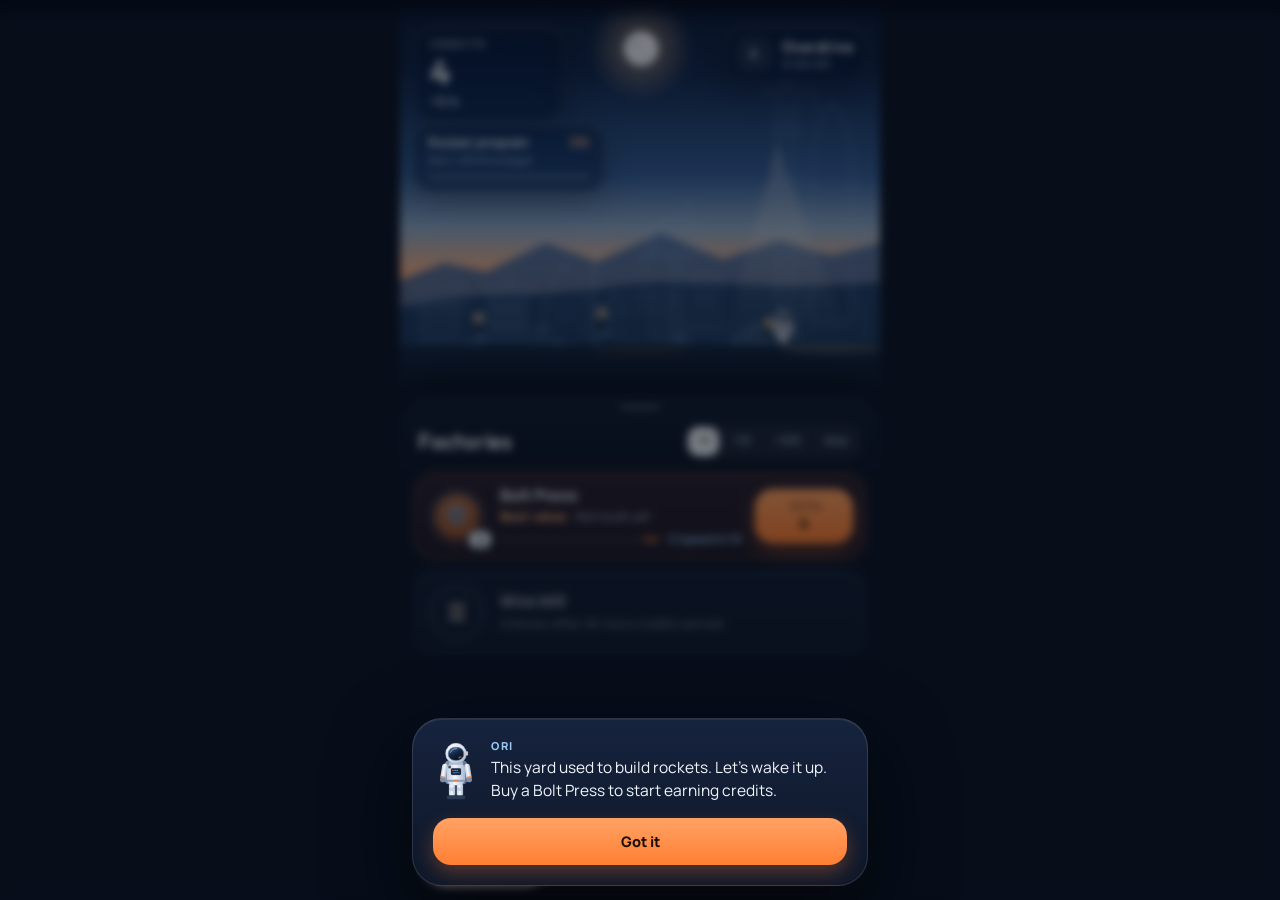
==== commit 6b2844a7: "Fix iOS 26 home-screen layout: full height and status-bar blur (0.7.5) - Replace the screen-height m" ====
--- a/index.html
+++ b/index.html
@@ -17,23 +17,8 @@
 <link rel="stylesheet" href="css/style.css">
 </head>
 <body>
-<script>
-  // Home-screen app: size the game to the full physical screen height (iPhone reports less).
-  (function () {
-    var standalone = window.navigator.standalone || (window.matchMedia && matchMedia('(display-mode: standalone)').matches);
-    if (!standalone) return;
-    var root = document.documentElement;
-    root.classList.add('standalone');
-    function fit() {
-      var portrait = window.innerHeight >= window.innerWidth;
-      var screenH = portrait ? Math.max(screen.width, screen.height) : Math.min(screen.width, screen.height);
-      root.style.setProperty('--app-h', Math.max(window.innerHeight, screenH) + 'px');
-    }
-    fit();
-    window.addEventListener('resize', fit);
-    window.addEventListener('orientationchange', function () { setTimeout(fit, 300); });
-  })();
-</script>
+<script>if (window.navigator.standalone || (window.matchMedia && matchMedia('(display-mode: standalone)').matches)) document.documentElement.classList.add('standalone');</script>
+<div class="statusband" aria-hidden="true"></div>
 <div id="app"></div>
 <script src="js/config.js"></script>
 <script src="js/format.js"></script>
--- a/css/style.css
+++ b/css/style.css
@@ -43,12 +43,17 @@
 #app { position: absolute; top: 0; bottom: 0; left: 0; right: 0; max-width: 480px; margin: 0 auto; overflow: hidden; background: var(--bg); }
 /* As a home-screen app, iPhone reports a shorter "safe" height for fixed/percentage layouts.
    Size everything to the full screen height instead, so the game reaches the very bottom edge. */
-/* Home-screen app: iPhone reports a height that leaves out the home-bar strip, so a script
-   measures the real screen height into --app-h and everything is sized to that. */
+/* Home-screen app on iOS 26 (WebKit bug 301108): with viewport-fit=cover and a translucent status bar,
+   iOS shortens the screen area by the status-bar height while the page is shorter than the screen.
+   Making the page itself at least screen-tall gives the full screen back. (Fix from frappe-ui #1284.) */
 @media (display-mode: standalone) {
-  html, body, #app { bottom: auto; height: var(--app-h, 100vh); }
+  html { position: relative; top: auto; right: auto; bottom: auto; left: auto; min-height: min(100lvh, calc(100% + env(safe-area-inset-top))); }
 }
-html.standalone, html.standalone body, html.standalone #app { bottom: auto; height: var(--app-h, 100vh); }
+html.standalone { position: relative; top: auto; right: auto; bottom: auto; left: auto; min-height: min(100lvh, calc(100% + env(safe-area-inset-top))); }
+/* A solid strip in the sky's top colour behind the status bar: iOS 26 uses this colour there instead of
+   blurring whatever is underneath. It is only as tall as the status bar, so it shows nowhere else. */
+.statusband { position: fixed; z-index: 6; top: 0; left: 0; right: 0; height: env(safe-area-inset-top, 0px); background: #060c1c; pointer-events: none; }
+.statusband::after { content: ""; position: absolute; left: 0; right: 0; top: 100%; height: 22px; background: linear-gradient(#060c1c, rgba(6,12,28,0)); }
 
 /* ---------- The world (dusk yard) ---------- */
 .world { position: absolute; left: 0; right: 0; top: 0; height: calc(var(--world-h) + var(--safe-t)); overflow: hidden; }
